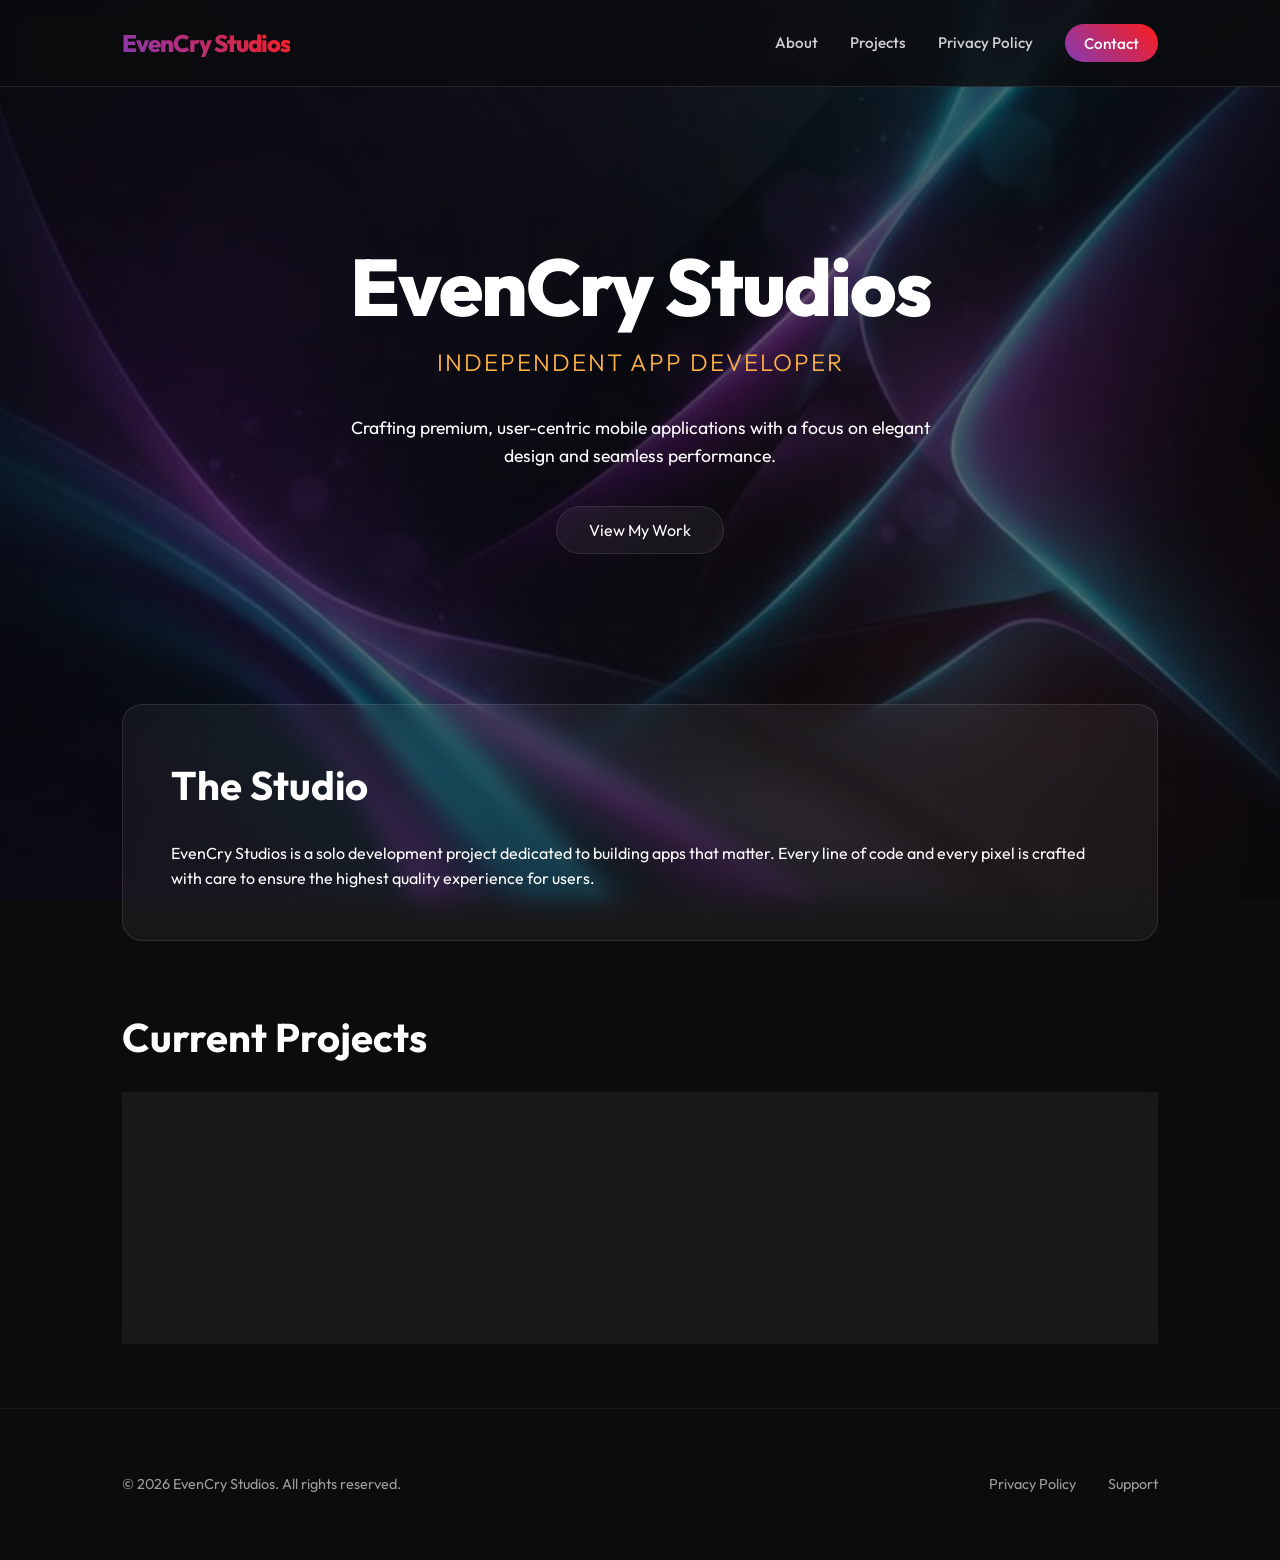
==== index.html @ 3505dd28 "initial index  file" ====
<!DOCTYPE html>
<html lang="en">
<head>
    <meta charset="UTF-8">
    <meta name="viewport" content="width=device-width, initial-scale=1.0">
    <title>EvenCry Studios | Independent App Developer</title>
    <meta name="description" content="EvenCry Studios is the home of independent app development, focused on creating premium digital experiences.">
    <link rel="preconnect" href="https://fonts.googleapis.com">
    <link rel="preconnect" href="https://fonts.gstatic.com" crossorigin>
    <link href="https://fonts.googleapis.com/css2?family=Outfit:wght@300;400;600;800&display=swap" rel="stylesheet">
    <link rel="stylesheet" href="style.css">
</head>
<body>
    <div class="background-overlay"></div>
    
    <header>
        <nav class="container">
            <div class="logo">EvenCry Studios</div>
            <ul class="nav-links">
                <li><a href="#about">About</a></li>
                <li><a href="#projects">Projects</a></li>
                <li><a href="AppPrivacyPolicy.html">Privacy Policy</a></li>
                <li><a href="mailto:evencry@outlook.com" class="btn-primary">Contact</a></li>
            </ul>
        </nav>
    </header>

    <main>
        <section class="hero container">
            <div class="hero-content">
                <h1 class="reveal-text">EvenCry Studios</h1>
                <p class="subtitle reveal-text-delay">Independent App Developer</p>
                <div class="description reveal-text-delay-2">
                    Crafting premium, user-centric mobile applications with a focus on elegant design and seamless performance.
                </div>
                <div class="hero-actions">
                    <a href="#projects" class="btn-secondary">View My Work</a>
                </div>
            </div>
        </section>

        <section id="about" class="about container">
            <div class="glass-card">
                <h2>The Studio</h2>
                <p>EvenCry Studios is a solo development project dedicated to building apps that matter. Every line of code and every pixel is crafted with care to ensure the highest quality experience for users.</p>
            </div>
        </section>

        <section id="projects" class="projects container">
            <h2>Current Projects</h2>
            <div class="project-grid">
                <div class="project-card glass-card">
                    <div class="project-icon">🚀</div>
                    <h3>Formula Frenzy</h3>
                    <p>A fast-paced puzzle game designed for quick thinking and fun.</p>
                    <a href="#" class="link-arrow">Coming Soon &rarr;</a>
                </div>
                <!-- Add more project placeholders as needed -->
            </div>
        </section>
    </main>

    <footer>
        <div class="container footer-content">
            <p>&copy; 2026 EvenCry Studios. All rights reserved.</p>
            <div class="footer-links">
                <a href="AppPrivacyPolicy.html">Privacy Policy</a>
                <a href="mailto:evencry@outlook.com">Support</a>
            </div>
        </div>
    </footer>

    <script>
        // Simple entrance animations
        document.addEventListener('DOMContentLoaded', () => {
            const elements = document.querySelectorAll('.reveal-text, .reveal-text-delay, .reveal-text-delay-2, .glass-card');
            elements.forEach((el, index) => {
                setTimeout(() => {
                    el.classList.add('active');
                }, index * 100);
            });
        });
    </script>
</body>
</html>
---- style.css ----
:root {
    --bg-color: #0c0c0e;
    --text-color: #ffffff;
    --accent-primary: #833ab4;
    --accent-secondary: #fd1d1d;
    --accent-tertiary: #fcb045;
    --glass-bg: rgba(255, 255, 255, 0.05);
    --glass-border: rgba(255, 255, 255, 0.1);
    --container-max: 1100px;
    --font-main: 'Outfit', sans-serif;
}

* {
    margin: 0;
    padding: 0;
    box-sizing: border-box;
}

html {
    scroll-behavior: smooth;
}

body {
    background-color: var(--bg-color);
    color: var(--text-color);
    font-family: var(--font-main);
    line-height: 1.6;
    overflow-x: hidden;
}

.background-overlay {
    position: fixed;
    top: 0;
    left: 0;
    width: 100%;
    height: 100%;
    background: url('hero-bg.png') no-repeat center center/cover;
    opacity: 0.4;
    z-index: -1;
}

body::before {
    content: '';
    position: fixed;
    top: 0;
    left: 0;
    width: 100%;
    height: 100%;
    background: radial-gradient(circle at 20% 30%, rgba(131, 58, 180, 0.15), transparent 40%),
                radial-gradient(circle at 80% 70%, rgba(253, 29, 29, 0.1), transparent 40%);
    z-index: -1;
}

.container {
    max-width: var(--container-max);
    margin: 0 auto;
    padding: 0 2rem;
}

/* Header & Nav */
header {
    padding: 1.5rem 0;
    position: sticky;
    top: 0;
    z-index: 100;
    backdrop-filter: blur(10px);
    background: rgba(12, 12, 14, 0.8);
    border-bottom: 1px solid var(--glass-border);
}

nav {
    display: flex;
    justify-content: space-between;
    align-items: center;
}

.logo {
    font-size: 1.5rem;
    font-weight: 800;
    letter-spacing: -1px;
    background: linear-gradient(45deg, var(--accent-primary), var(--accent-secondary));
    -webkit-background-clip: text;
    -webkit-text-fill-color: transparent;
}

.nav-links {
    display: flex;
    list-style: none;
    gap: 2rem;
    align-items: center;
}

.nav-links a {
    text-decoration: none;
    color: var(--text-color);
    font-weight: 500;
    font-size: 0.95rem;
    transition: color 0.3s;
    opacity: 0.8;
}

.nav-links a:hover {
    color: var(--accent-secondary);
    opacity: 1;
}

.btn-primary {
    background: linear-gradient(45deg, var(--accent-primary), var(--accent-secondary));
    padding: 0.6rem 1.2rem;
    border-radius: 50px;
    color: white !important;
    opacity: 1 !important;
    transition: transform 0.3s, box-shadow 0.3s !important;
}

.btn-primary:hover {
    transform: translateY(-2px);
    box-shadow: 0 5px 15px rgba(253, 29, 29, 0.4);
}

/* Hero Section */
.hero {
    padding: 10rem 0 6rem;
    text-align: center;
}

.hero h1 {
    font-size: 5rem;
    font-weight: 800;
    line-height: 1;
    margin-bottom: 1rem;
    letter-spacing: -2px;
}

.subtitle {
    font-size: 1.5rem;
    font-weight: 300;
    color: var(--accent-tertiary);
    margin-bottom: 2rem;
    letter-spacing: 2px;
    text-transform: uppercase;
}

.description {
    max-width: 600px;
    margin: 0 auto 3rem;
    font-size: 1.1rem;
    opacity: 0.7;
}

.hero-actions .btn-secondary {
    text-decoration: none;
    color: white;
    border: 1px solid var(--glass-border);
    padding: 0.8rem 2rem;
    border-radius: 50px;
    background: var(--glass-bg);
    backdrop-filter: blur(5px);
    transition: all 0.3s;
}

.hero-actions .btn-secondary:hover {
    background: rgba(255, 255, 255, 0.1);
    border-color: var(--text-color);
}

/* Glass Card */
.glass-card {
    background: var(--glass-bg);
    border: 1px solid var(--glass-border);
    backdrop-filter: blur(10px);
    padding: 3rem;
    border-radius: 20px;
    margin: 4rem 0;
}

.about h2, .projects h2 {
    font-size: 2.5rem;
    margin-bottom: 1.5rem;
    font-weight: 700;
}

/* Projects Grid */
.project-grid {
    display: grid;
    grid-template-columns: repeat(auto-fit, minmax(300px, 1fr));
    gap: 2rem;
}

.project-card {
    padding: 2rem;
    margin: 0;
    transition: transform 0.3s, border-color 0.3s;
    cursor: pointer;
}

.project-card:hover {
    transform: translateY(-10px);
    border-color: var(--accent-primary);
}

.project-icon {
    font-size: 2.5rem;
    margin-bottom: 1rem;
}

.project-card h3 {
    margin-bottom: 0.5rem;
}

.link-arrow {
    display: inline-block;
    margin-top: 1rem;
    text-decoration: none;
    color: var(--accent-tertiary);
    font-weight: 600;
}

/* Footer */
footer {
    padding: 4rem 0;
    border-top: 1px solid var(--glass-border);
    margin-top: 4rem;
    opacity: 0.6;
    font-size: 0.9rem;
}

.footer-content {
    display: flex;
    justify-content: space-between;
    align-items: center;
}

.footer-links {
    display: flex;
    gap: 2rem;
}

.footer-links a {
    color: white;
    text-decoration: none;
}

/* Animations */
.reveal-text, .reveal-text-delay, .reveal-text-delay-2, .glass-card {
    opacity: 0;
    transform: translateY(30px);
    transition: all 0.8s cubic-bezier(0.16, 1, 0.3, 1);
}

.reveal-text.active, .reveal-text-delay.active, .reveal-text-delay-2.active, .glass-card.active {
    opacity: 1;
    transform: translateY(0);
}

.reveal-text-delay { transition-delay: 0.2s; }
.reveal-text-delay-2 { transition-delay: 0.4s; }

/* Responsive */
@media (max-width: 768px) {
    .hero h1 {
        font-size: 3rem;
    }
    .nav-links {
        display: none;
    }
    .hero {
        padding: 6rem 0 4rem;
    }
}
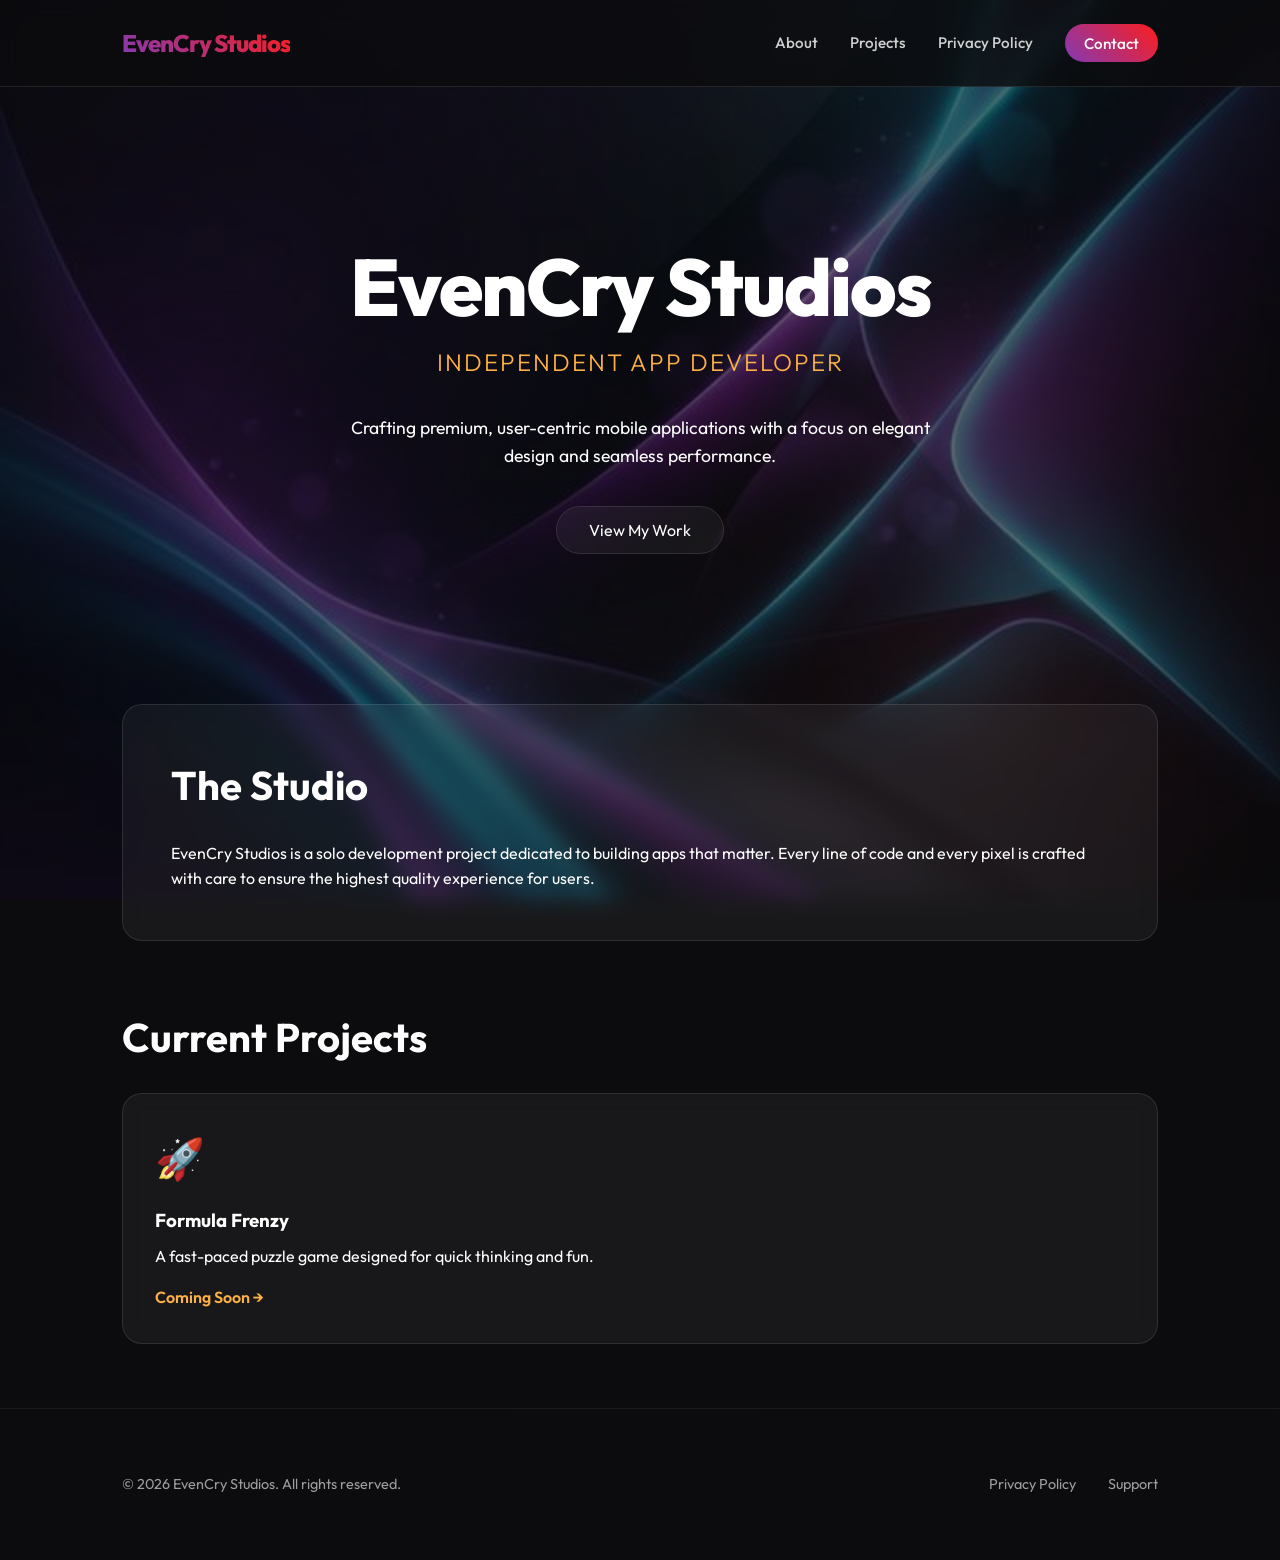
==== commit 281019c1: "change privacy policy link" ====
--- a/index.html
+++ b/index.html
@@ -1,25 +1,28 @@
 <!DOCTYPE html>
 <html lang="en">
+
 <head>
     <meta charset="UTF-8">
     <meta name="viewport" content="width=device-width, initial-scale=1.0">
     <title>EvenCry Studios | Independent App Developer</title>
-    <meta name="description" content="EvenCry Studios is the home of independent app development, focused on creating premium digital experiences.">
+    <meta name="description"
+        content="EvenCry Studios is the home of independent app development, focused on creating premium digital experiences.">
     <link rel="preconnect" href="https://fonts.googleapis.com">
     <link rel="preconnect" href="https://fonts.gstatic.com" crossorigin>
     <link href="https://fonts.googleapis.com/css2?family=Outfit:wght@300;400;600;800&display=swap" rel="stylesheet">
     <link rel="stylesheet" href="style.css">
 </head>
+
 <body>
     <div class="background-overlay"></div>
-    
+
     <header>
         <nav class="container">
             <div class="logo">EvenCry Studios</div>
             <ul class="nav-links">
                 <li><a href="#about">About</a></li>
                 <li><a href="#projects">Projects</a></li>
-                <li><a href="AppPrivacyPolicy.html">Privacy Policy</a></li>
+                <li><a href="PrivacyPolicy.html">Privacy Policy</a></li>
                 <li><a href="mailto:evencry@outlook.com" class="btn-primary">Contact</a></li>
             </ul>
         </nav>
@@ -31,7 +34,8 @@
                 <h1 class="reveal-text">EvenCry Studios</h1>
                 <p class="subtitle reveal-text-delay">Independent App Developer</p>
                 <div class="description reveal-text-delay-2">
-                    Crafting premium, user-centric mobile applications with a focus on elegant design and seamless performance.
+                    Crafting premium, user-centric mobile applications with a focus on elegant design and seamless
+                    performance.
                 </div>
                 <div class="hero-actions">
                     <a href="#projects" class="btn-secondary">View My Work</a>
@@ -42,7 +46,8 @@
         <section id="about" class="about container">
             <div class="glass-card">
                 <h2>The Studio</h2>
-                <p>EvenCry Studios is a solo development project dedicated to building apps that matter. Every line of code and every pixel is crafted with care to ensure the highest quality experience for users.</p>
+                <p>EvenCry Studios is a solo development project dedicated to building apps that matter. Every line of
+                    code and every pixel is crafted with care to ensure the highest quality experience for users.</p>
             </div>
         </section>
 
@@ -82,4 +87,5 @@
         });
     </script>
 </body>
-</html>
+
+</html>
